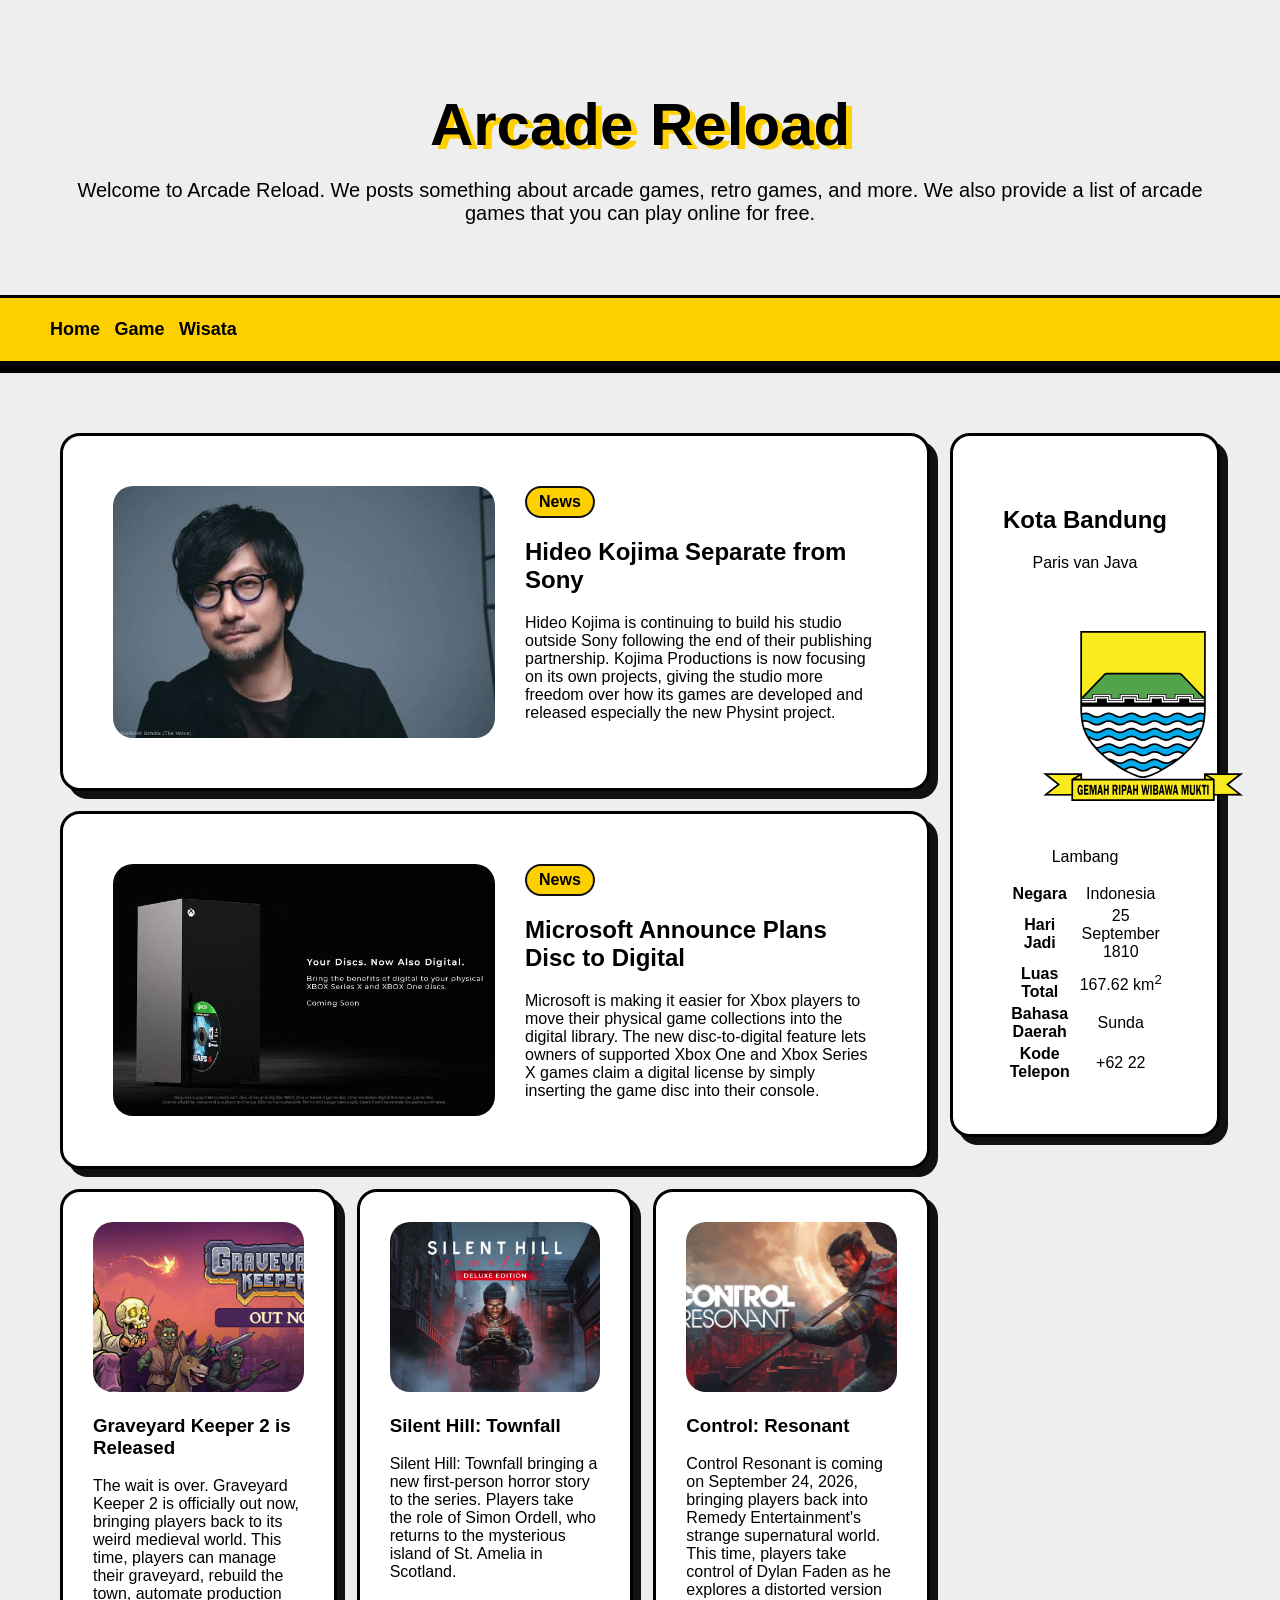
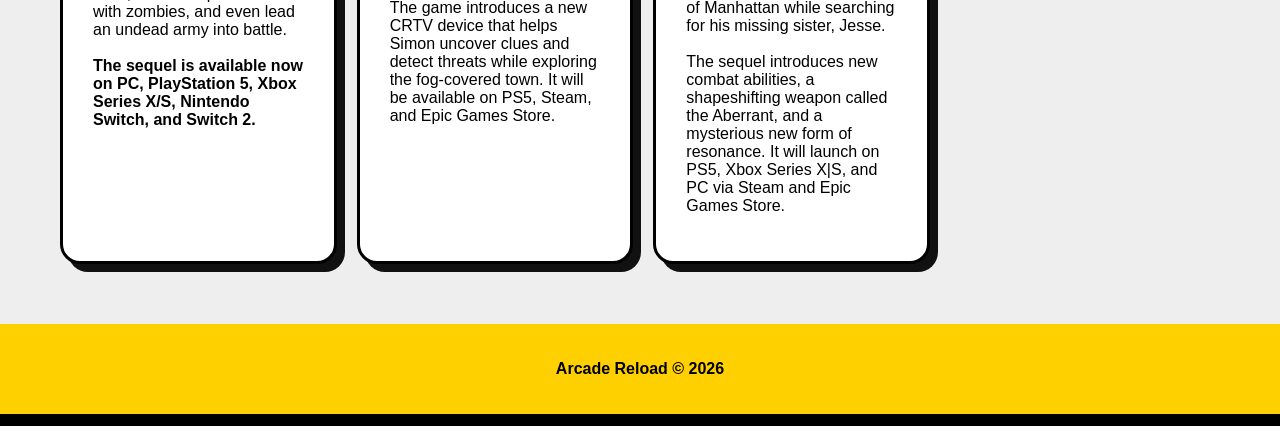
==== submission-dicoding/index.html @ f53657b8 "feat(new folder submission)" ====
<!DOCTYPE html>
<html>

<head>
    <meta charset="utf-8">
    <meta name="viewport" content="width=device-width, initial-scale=1.0" />
    <title>Halaman Profil Bandung</title>
    <link rel="stylesheet" href="assets/styles/styles.css">
    <link rel="preconnect" href="https://fonts.googleapis.com">
    <link rel="preconnect" href="https://fonts.gstatic.com" crossorigin>
    <link
        href="https://fonts.googleapis.com/css2?family=Kanit:ital,wght@0,100;0,200;0,300;0,400;0,500;0,600;0,700;0,800;0,900;1,100;1,200;1,300;1,400;1,500;1,600;1,700;1,800;1,900&family=Quicksand:wght@300..700&display=swap"
        rel="stylesheet">
</head>
<header>
    <div class="jumbotron">
        <h1>Arcade Reload</h1>
        <p>
            Welcome to Arcade Reload. We posts something about arcade games, retro games, and more. We also provide a
            list of arcade games that you can play online for free.
        </p>
    </div>
    <nav>
        <ul>
            <li>
                <a href="#">Home</a>
            </li>
            <li>
                <a href="#game">Game</a>
            </li>
            <li>
                <a href="#wisata">Wisata</a>
            </li>
        </ul>
    </nav>

</header>
<main>
    <div id="content">
        <article id="news" class="card">
            <div class="news">
                <img class="news-image" src="assets/images/hideo-kojima.jpg" alt="Hideo Kojima Separate from Sony">
                <div style="flex: 1;">
                    <span class="news-title">
                        News
                    </span>
                    <h1>Hideo Kojima Separate from Sony</h1>
                    <p>
                        Hideo Kojima is continuing to build his studio outside Sony following the end of their
                        publishing partnership. Kojima Productions is now focusing on its own projects, giving the
                        studio more freedom over how its games are developed and released especially the new Physint
                        project.
                    </p>
                </div>
            </div>
        </article>
        <article id="news" class="card">
            <div class="news">
                <img class="news-image" src="assets/images/xbox.jpg">
                <div style="flex: 1;">
                    <span class="news-title">
                        News
                    </span>
                    <h1>Microsoft Announce Plans Disc to Digital</h1>
                    <p>
                        Microsoft is making it easier for Xbox players to move their physical game collections into the
                        digital library. The new disc-to-digital feature lets owners of supported Xbox One and Xbox
                        Series X games claim a digital license by simply inserting the game disc into their console.
                    </p>
                </div>
            </div>
        </article>

        <div style="display: flex; gap: 20px;">
            <article id="game" class="card-game">
                <div class="game">
                    <img class="game-image" src="assets/images/graveyard_keeper2.jpg">
                    <h3>Graveyard Keeper 2 is Released</h3>
                    <p>
                        The wait is over. Graveyard Keeper 2 is officially out now, bringing players back to its weird
                        medieval world. This time, players can manage their graveyard, rebuild the town, automate
                        production with zombies, and even lead an undead army into battle.<br><br>
                        <strong>
                            The sequel is available now on PC, PlayStation 5, Xbox Series X/S, Nintendo Switch, and
                            Switch 2.
                        </strong>
                    </p>
                </div>
            </article>
            <article id="game" class="card-game">
                <div class="game">
                    <img class="game-image" src="assets/images/silenthill-townfall.avif">
                    <h3>Silent Hill: Townfall</h3>
                    <p>
                        Silent Hill: Townfall bringing a new first-person horror
                        story to the series. Players take the role of Simon Ordell, who returns to the mysterious island
                        of St. Amelia in Scotland.<br><br>

                        The game introduces a new CRTV device that helps Simon uncover clues and detect threats while
                        exploring the fog-covered town. It will be available on PS5, Steam, and Epic Games Store.
                    </p>
                </div>
            </article>
            <article id="game" class="card-game">
                <div class="game">
                    <img class="game-image" src="assets/images/control-resonant.jpg">
                    <h3>Control: Resonant</h3>
                    <p>
                        Control Resonant is coming on September 24, 2026, bringing players back into Remedy
                        Entertainment's strange supernatural world. This time, players take control of Dylan Faden as he
                        explores a distorted version of Manhattan while searching for his missing sister, Jesse.<br><br>

                        The sequel introduces new combat abilities, a shapeshifting weapon called the Aberrant, and a
                        mysterious new form of resonance. It will launch on PS5, Xbox Series X|S, and PC via Steam and
                        Epic Games Store.
                    </p>
                </div>
            </article>
        </div>

    </div>
    <aside>
        <article class="profile card">
            <header>
                <h2>Kota Bandung</h2>
                <p>Paris van Java</p>
                <figure>
                    <div class="image-bandung">
                        <img class="bandung" src="assets/images/Lambang_Kota_Bandung.svg" />
                        <figcaption>Lambang</figcaption>
                </figure>
            </header>
            <section class="keterangan">
                <table>
                    <table>
                        <tr>
                            <td style="font-weight: bold;">Negara</td>
                            <td>Indonesia</td>
                        </tr>
                        <tr>
                            <td style="font-weight: bold;">Hari Jadi</td>
                            <td>25 September 1810</td>
                        </tr>
                        <tr>
                            <td style="font-weight: bold;">Luas Total</td>
                            <td>167.62 km<sup>2</sup></td>
                        </tr>
                        <tr>
                            <td style="font-weight: bold;">Bahasa Daerah</td>
                            <td>Sunda</td>
                        </tr>
                        <tr>
                            <td style="font-weight: bold;">Kode Telepon</td>
                            <td>+62 22</td>
                        </tr>
                    </table>
            </section>
        </article>
    </aside>
</main>
<footer>
    <p>Arcade Reload &#169; 2026</p>
</footer>
</body>

</html>
---- submission-dicoding/assets/styles/styles.css ----
* {
    box-sizing: border-box;
}

body {
    font-family: Arial, Helvetica, sans-serif;
    margin: 0;
    padding: 0;
}

main {
    padding: 60px;
    overflow: auto;
    background-color: #eeeeee;
}

h2,
h3 {
    color: black;
}

footer {
    padding: 20px;
    color: black;
    background-color: #ffd000;
    text-align: center;
    border-bottom: 12px solid black;
    font-weight: bold;
}

#content {
    float: left;
    width: 75%;
}

aside {
    float: right;
    width: 25%;
    padding-left: 20px;
}

header {
    display: inline;
}

.bandung {
    width: 256px;
    height: 256px;
}

.card {
    gap: 30px;
    border: black solid 3px;
    border-radius: 20px;
    padding: 50px;
    box-shadow: 8px 8px 0 #111;
    margin-bottom: 20px;
    background-color: white;
}

nav {
    background-color: #ffd000;
    padding: 5px;
    position: sticky;
    top: 0;
    border-bottom: 12px solid black;
    border-top: 3px solid black;
}

nav a {
    font-size: 18px;
    font-weight: bold;
    text-decoration: none;
    padding: 5px;
    color: black;
}

nav li {
    display: inline-block;
}

nav a:hover {
    opacity: 0.7;
}

.profile header {
    text-align: center;
}

.profile img {
    width: 200px;
}

.profile .keterangan {
    text-align: center;
}

.jumbotron {
    font-size: 20px;
    padding: 50px;
    background-color: #eeeeee;
    text-align: center;
    color: black;

}

.jumbotron h1 {
    font-size: 60px;
    margin-bottom: 20px;
    font-weight: 800;
    text-shadow: 6px 4px #ffd000;
}

.news {
    display: flex;
    gap: 30px;
}

.news-title {
    display: inline-block;
    background: #ffd000;
    border: 2px solid #111;
    border-radius: 20px;
    padding: 5px 12px;
    font-weight: 700;
}

.news-image {
    width: 50%;
    max-height: 300px;
    object-fit: cover;
    object-position: center;
    border-radius: 20px;
}

.card-game {
    border: black solid 3px;
    border-radius: 20px;
    padding: 30px;
    box-shadow: 8px 8px 0 #111;
    background-color: white;
    flex: 1 1 0;
}

.game {
    display: block;
    gap: 30px;
}

.game-image {
    width: 100%;
    height: 170px;
    object-fit: cover;
    border-radius: 20px;
}

@media screen and (max-width: 1000px) {

    #content,
    aside {
        width: 100%;
        padding: 0;
    }
    article {
        display: flex;
        padding: 0;
    }
}
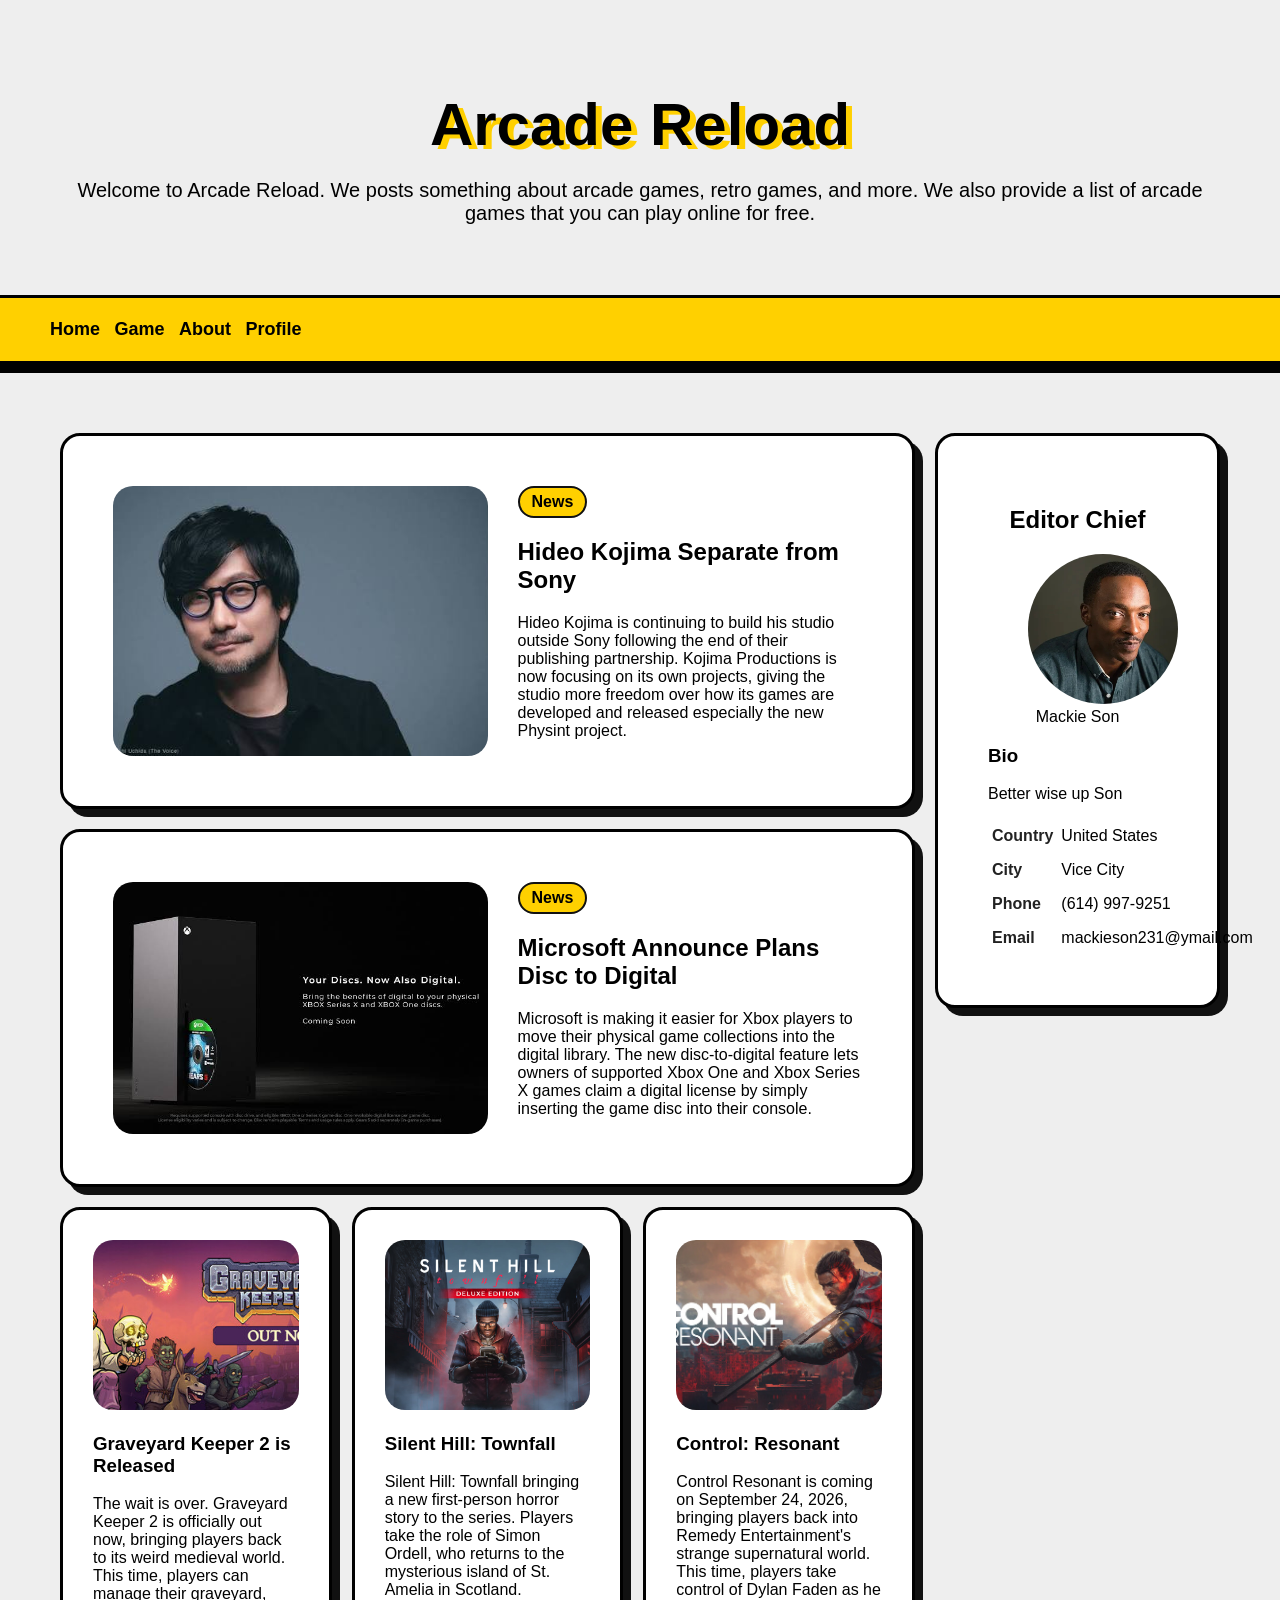
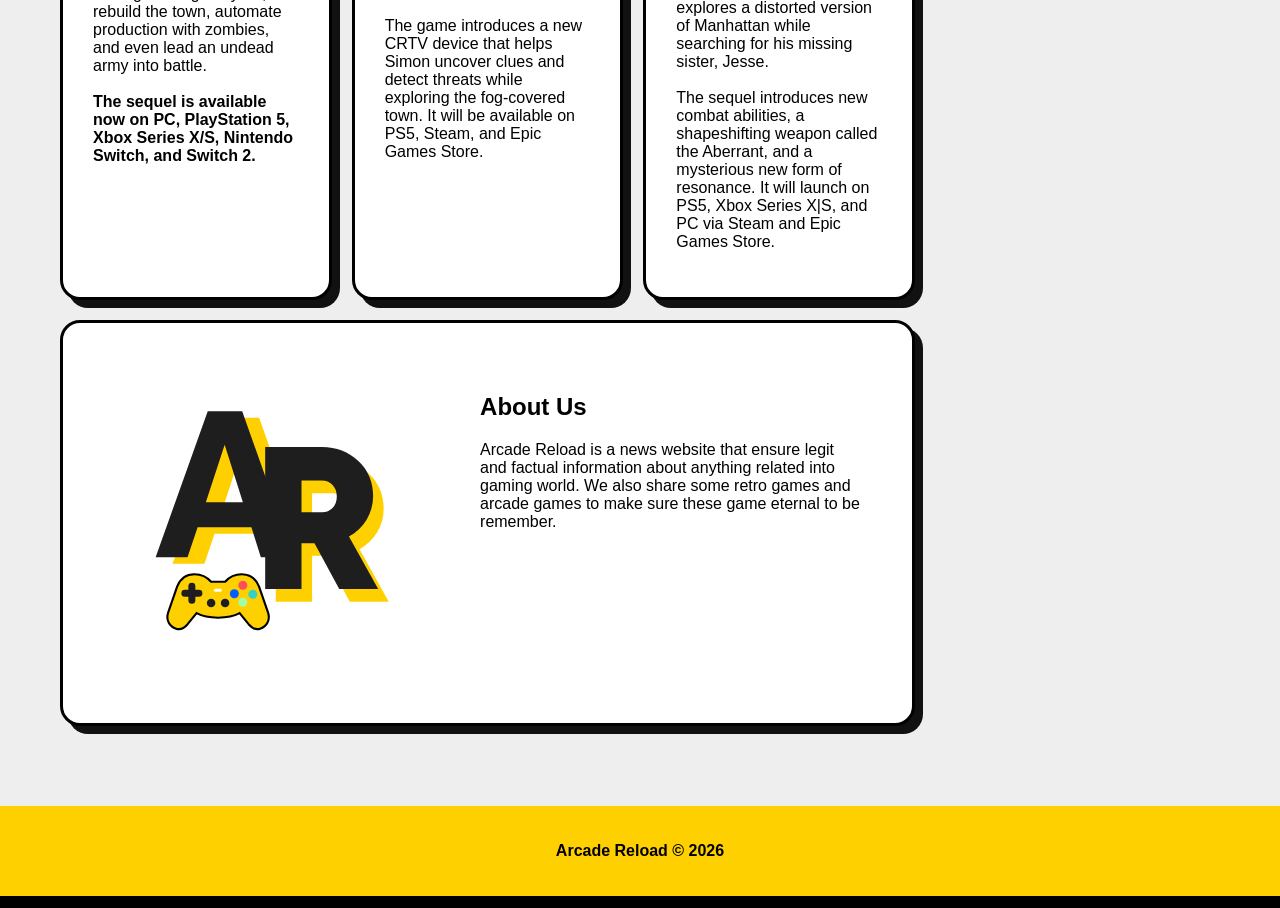
==== commit 6a309992: "fix(follow up the instruction and requirement)" ====
--- a/submission-dicoding/index.html
+++ b/submission-dicoding/index.html
@@ -4,7 +4,7 @@
 <head>
     <meta charset="utf-8">
     <meta name="viewport" content="width=device-width, initial-scale=1.0" />
-    <title>Halaman Profil Bandung</title>
+    <title>Arcade Reload</title>
     <link rel="stylesheet" href="assets/styles/styles.css">
     <link rel="preconnect" href="https://fonts.googleapis.com">
     <link rel="preconnect" href="https://fonts.gstatic.com" crossorigin>
@@ -12,155 +12,180 @@
         href="https://fonts.googleapis.com/css2?family=Kanit:ital,wght@0,100;0,200;0,300;0,400;0,500;0,600;0,700;0,800;0,900;1,100;1,200;1,300;1,400;1,500;1,600;1,700;1,800;1,900&family=Quicksand:wght@300..700&display=swap"
         rel="stylesheet">
 </head>
-<header>
-    <div class="jumbotron">
-        <h1>Arcade Reload</h1>
-        <p>
-            Welcome to Arcade Reload. We posts something about arcade games, retro games, and more. We also provide a
-            list of arcade games that you can play online for free.
-        </p>
-    </div>
-    <nav>
-        <ul>
-            <li>
-                <a href="#">Home</a>
-            </li>
-            <li>
-                <a href="#game">Game</a>
-            </li>
-            <li>
-                <a href="#wisata">Wisata</a>
-            </li>
-        </ul>
-    </nav>
 
-</header>
-<main>
-    <div id="content">
-        <article id="news" class="card">
-            <div class="news">
-                <img class="news-image" src="assets/images/hideo-kojima.jpg" alt="Hideo Kojima Separate from Sony">
-                <div style="flex: 1;">
-                    <span class="news-title">
-                        News
-                    </span>
-                    <h1>Hideo Kojima Separate from Sony</h1>
-                    <p>
-                        Hideo Kojima is continuing to build his studio outside Sony following the end of their
-                        publishing partnership. Kojima Productions is now focusing on its own projects, giving the
-                        studio more freedom over how its games are developed and released especially the new Physint
-                        project.
-                    </p>
-                </div>
-            </div>
-        </article>
-        <article id="news" class="card">
-            <div class="news">
-                <img class="news-image" src="assets/images/xbox.jpg">
-                <div style="flex: 1;">
-                    <span class="news-title">
-                        News
-                    </span>
-                    <h1>Microsoft Announce Plans Disc to Digital</h1>
-                    <p>
-                        Microsoft is making it easier for Xbox players to move their physical game collections into the
-                        digital library. The new disc-to-digital feature lets owners of supported Xbox One and Xbox
-                        Series X games claim a digital license by simply inserting the game disc into their console.
-                    </p>
-                </div>
-            </div>
-        </article>
+<body>
+    <header>
+        <div class="jumbotron">
+            <h1>Arcade Reload</h1>
+            <p>
+                Welcome to Arcade Reload. We posts something about arcade games, retro games, and more. We also provide
+                a
+                list of arcade games that you can play online for free.
+            </p>
+        </div>
+        <nav>
+            <ul>
+                <li>
+                    <a href="#">Home</a>
+                </li>
+                <li>
+                    <a href="#game">Game</a>
+                </li>
+                <li>
+                    <a href="#about">About</a>
+                </li>
+                <li>
+                    <a href="https://www.dicoding.com/users/naufalih_muzakki_s/academies">Profile</a>
+                </li>
+            </ul>
+        </nav>
 
-        <div style="display: flex; gap: 20px;">
-            <article id="game" class="card-game">
-                <div class="game">
-                    <img class="game-image" src="assets/images/graveyard_keeper2.jpg">
-                    <h3>Graveyard Keeper 2 is Released</h3>
-                    <p>
-                        The wait is over. Graveyard Keeper 2 is officially out now, bringing players back to its weird
-                        medieval world. This time, players can manage their graveyard, rebuild the town, automate
-                        production with zombies, and even lead an undead army into battle.<br><br>
-                        <strong>
-                            The sequel is available now on PC, PlayStation 5, Xbox Series X/S, Nintendo Switch, and
-                            Switch 2.
-                        </strong>
-                    </p>
+    </header>
+    <main>
+        <div id="content">
+            <article id="news" class="card">
+                <div class="news">
+                    <img class="news-image" src="assets/images/hideo-kojima.jpg" alt="Hideo Kojima Separate from Sony">
+                    <div class="news-info">
+                        <span class="news-title">
+                            News
+                        </span>
+                        <h2>Hideo Kojima Separate from Sony</h2>
+                        <p>
+                            Hideo Kojima is continuing to build his studio outside Sony following the end of their
+                            publishing partnership. Kojima Productions is now focusing on its own projects, giving the
+                            studio more freedom over how its games are developed and released especially the new Physint
+                            project.
+                        </p>
+                    </div>
                 </div>
             </article>
-            <article id="game" class="card-game">
-                <div class="game">
-                    <img class="game-image" src="assets/images/silenthill-townfall.avif">
-                    <h3>Silent Hill: Townfall</h3>
-                    <p>
-                        Silent Hill: Townfall bringing a new first-person horror
-                        story to the series. Players take the role of Simon Ordell, who returns to the mysterious island
-                        of St. Amelia in Scotland.<br><br>
-
-                        The game introduces a new CRTV device that helps Simon uncover clues and detect threats while
-                        exploring the fog-covered town. It will be available on PS5, Steam, and Epic Games Store.
-                    </p>
+            <article class="card">
+                <div class="news">
+                    <img class="news-image" src="assets/images/xbox.jpg" alt="Microsoft Disc to Digital">
+                    <div class="news-info">
+                        <span class="news-title">
+                            News
+                        </span>
+                        <h2>Microsoft Announce Plans Disc to Digital</h2>
+                        <p>
+                            Microsoft is making it easier for Xbox players to move their physical game collections into
+                            the
+                            digital library. The new disc-to-digital feature lets owners of supported Xbox One and Xbox
+                            Series X games claim a digital license by simply inserting the game disc into their console.
+                        </p>
+                    </div>
                 </div>
             </article>
-            <article id="game" class="card-game">
-                <div class="game">
-                    <img class="game-image" src="assets/images/control-resonant.jpg">
-                    <h3>Control: Resonant</h3>
-                    <p>
-                        Control Resonant is coming on September 24, 2026, bringing players back into Remedy
-                        Entertainment's strange supernatural world. This time, players take control of Dylan Faden as he
-                        explores a distorted version of Manhattan while searching for his missing sister, Jesse.<br><br>
+            <div class="game-section" id="game">
+                <article class="card-game">
+                    <div class="game">
+                        <img class="game-image" src="assets/images/graveyard_keeper2.jpg" alt="Graveyard Keeper 2">
+                        <h3>Graveyard Keeper 2 is Released</h3>
+                        <p>
+                            The wait is over. Graveyard Keeper 2 is officially out now, bringing players back to its
+                            weird
+                            medieval world. This time, players can manage their graveyard, rebuild the town, automate
+                            production with zombies, and even lead an undead army into battle.<br><br>
+                            <strong>
+                                The sequel is available now on PC, PlayStation 5, Xbox Series X/S, Nintendo Switch, and
+                                Switch 2.
+                            </strong>
+                        </p>
+                    </div>
+                </article>
+                <article class="card-game">
+                    <div class="game">
+                        <img class="game-image" src="assets/images/silenthill-townfall.avif"
+                            alt="Silent Hill: Townfall">
+                        <h3>Silent Hill: Townfall</h3>
+                        <p>
+                            Silent Hill: Townfall bringing a new first-person horror
+                            story to the series. Players take the role of Simon Ordell, who returns to the mysterious
+                            island
+                            of St. Amelia in Scotland.<br><br>
 
-                        The sequel introduces new combat abilities, a shapeshifting weapon called the Aberrant, and a
-                        mysterious new form of resonance. It will launch on PS5, Xbox Series X|S, and PC via Steam and
-                        Epic Games Store.
-                    </p>
+                            The game introduces a new CRTV device that helps Simon uncover clues and detect threats
+                            while
+                            exploring the fog-covered town. It will be available on PS5, Steam, and Epic Games Store.
+                        </p>
+                    </div>
+                </article>
+                <article class="card-game">
+                    <div class="game">
+                        <img class="game-image" src="assets/images/control-resonant.jpg" alt="Control: Resonant">
+                        <h3>Control: Resonant</h3>
+                        <p>
+                            Control Resonant is coming on September 24, 2026, bringing players back into Remedy
+                            Entertainment's strange supernatural world. This time, players take control of Dylan Faden
+                            as he
+                            explores a distorted version of Manhattan while searching for his missing sister,
+                            Jesse.<br><br>
+
+                            The sequel introduces new combat abilities, a shapeshifting weapon called the Aberrant, and
+                            a
+                            mysterious new form of resonance. It will launch on PS5, Xbox Series X|S, and PC via Steam
+                            and
+                            Epic Games Store.
+                        </p>
+                    </div>
+                </article>
+            </div>
+            <article id="about" class="card">
+                <div class="about">
+                    <img class="logo-image" src="assets/images/logo-arcade-reload.svg" alt="Arcade Reload Logo">
+                    <div class="logo-info">
+                        <h2>About Us</h2>
+                        <p>
+                            Arcade Reload is a news website that ensure legit and factual information about anything
+                            related
+                            into gaming world. We also share some retro games and arcade games to make sure these game
+                            eternal
+                            to be remember.
+                        </p>
+                    </div>
                 </div>
             </article>
         </div>
-
-    </div>
-    <aside>
-        <article class="profile card">
-            <header>
-                <h2>Kota Bandung</h2>
-                <p>Paris van Java</p>
-                <figure>
-                    <div class="image-bandung">
-                        <img class="bandung" src="assets/images/Lambang_Kota_Bandung.svg" />
-                        <figcaption>Lambang</figcaption>
-                </figure>
-            </header>
-            <section class="keterangan">
-                <table>
+        <aside>
+            <article class="profile card">
+                <header>
+                    <h2 class="logo-head">Editor Chief</h2>
+                    <figure>
+                        <div class="image-profile">
+                            <img class="arcade-reload" src="assets/images/mackie.jpg" alt="Gambar Editor" />
+                            <figcaption>Mackie Son</figcaption>
+                        </div>
+                    </figure>
+                </header>
+                <section class="keterangan">
+                    <h3> Bio </h3>
+                    <p> Better wise up Son</p>
                     <table>
                         <tr>
-                            <td style="font-weight: bold;">Negara</td>
-                            <td>Indonesia</td>
+                            <td>Country</td>
+                            <td>United States</td>
                         </tr>
                         <tr>
-                            <td style="font-weight: bold;">Hari Jadi</td>
-                            <td>25 September 1810</td>
+                            <td>City</td>
+                            <td>Vice City</td>
                         </tr>
                         <tr>
-                            <td style="font-weight: bold;">Luas Total</td>
-                            <td>167.62 km<sup>2</sup></td>
+                            <td>Phone</td>
+                            <td>(614) 997-9251</td>
                         </tr>
                         <tr>
-                            <td style="font-weight: bold;">Bahasa Daerah</td>
-                            <td>Sunda</td>
-                        </tr>
-                        <tr>
-                            <td style="font-weight: bold;">Kode Telepon</td>
-                            <td>+62 22</td>
+                            <td>Email</td>
+                            <td>mackieson231@ymail.com</td>
                         </tr>
                     </table>
-            </section>
-        </article>
-    </aside>
-</main>
-<footer>
-    <p>Arcade Reload &#169; 2026</p>
-</footer>
+                </section>
+            </article>
+        </aside>
+    </main>
+    <footer>
+        <p>Arcade Reload &#169; 2026</p>
+    </footer>
 </body>
 
 </html>
--- a/submission-dicoding/assets/styles/styles.css
+++ b/submission-dicoding/assets/styles/styles.css
@@ -9,6 +9,7 @@
 }
 
 main {
+    display: flex;
     padding: 60px;
     overflow: auto;
     background-color: #eeeeee;
@@ -29,12 +30,12 @@
 }
 
 #content {
-    float: left;
+    flex: 3;
     width: 75%;
 }
 
 aside {
-    float: right;
+    flex: 1;
     width: 25%;
     padding-left: 20px;
 }
@@ -88,12 +89,34 @@
 }
 
 .profile img {
-    width: 200px;
-}
-
-.profile .keterangan {
-    text-align: center;
-}
+    width: 150px;
+    border-radius: 100px;
+}
+
+.profile {
+    text-align: center;
+}
+
+.keterangan {
+    text-align: start;
+}
+
+.keterangan table {
+    width: 100%;
+    border-collapse: collapse;
+}
+
+.keterangan td {
+    padding: 8px 4px;
+    vertical-align: top;
+}
+
+.keterangan td:first-child {
+    font-weight: bold;
+    width: 40%;
+    color: #222;
+}
+
 
 .jumbotron {
     font-size: 20px;
@@ -133,6 +156,10 @@
     border-radius: 20px;
 }
 
+.news-info {
+    flex: 1;
+}
+
 .card-game {
     border: black solid 3px;
     border-radius: 20px;
@@ -154,15 +181,52 @@
     border-radius: 20px;
 }
 
+.game-section {
+    display: flex;
+    gap: 20px;
+    margin-bottom: 20px;
+}
+
+.logo-info {
+    flex: 1;
+}
+
+.logo-head h2{
+    font-weight: bold;
+}
+
+.logo-image {
+    width: 45%;
+    max-height: 300px;
+    object-fit: cover;
+    object-position: center;
+    padding: 10px;
+}
+
+.about {
+    display: flex;
+    gap: 30px;
+}
+
 @media screen and (max-width: 1000px) {
-
+    main {
+        flex-direction: column;
+        padding: 20px;
+    }
     #content,
     aside {
         width: 100%;
-        padding: 0;
-    }
-    article {
-        display: flex;
-        padding: 0;
+        padding-left: 0;
+    }
+    .game-section {
+        flex-direction: column;
+    }
+    .news,
+    .about {
+        flex-direction: column;
+    }
+    .news-image,
+    .logo-image {
+        width: 100%;
     }
 }
